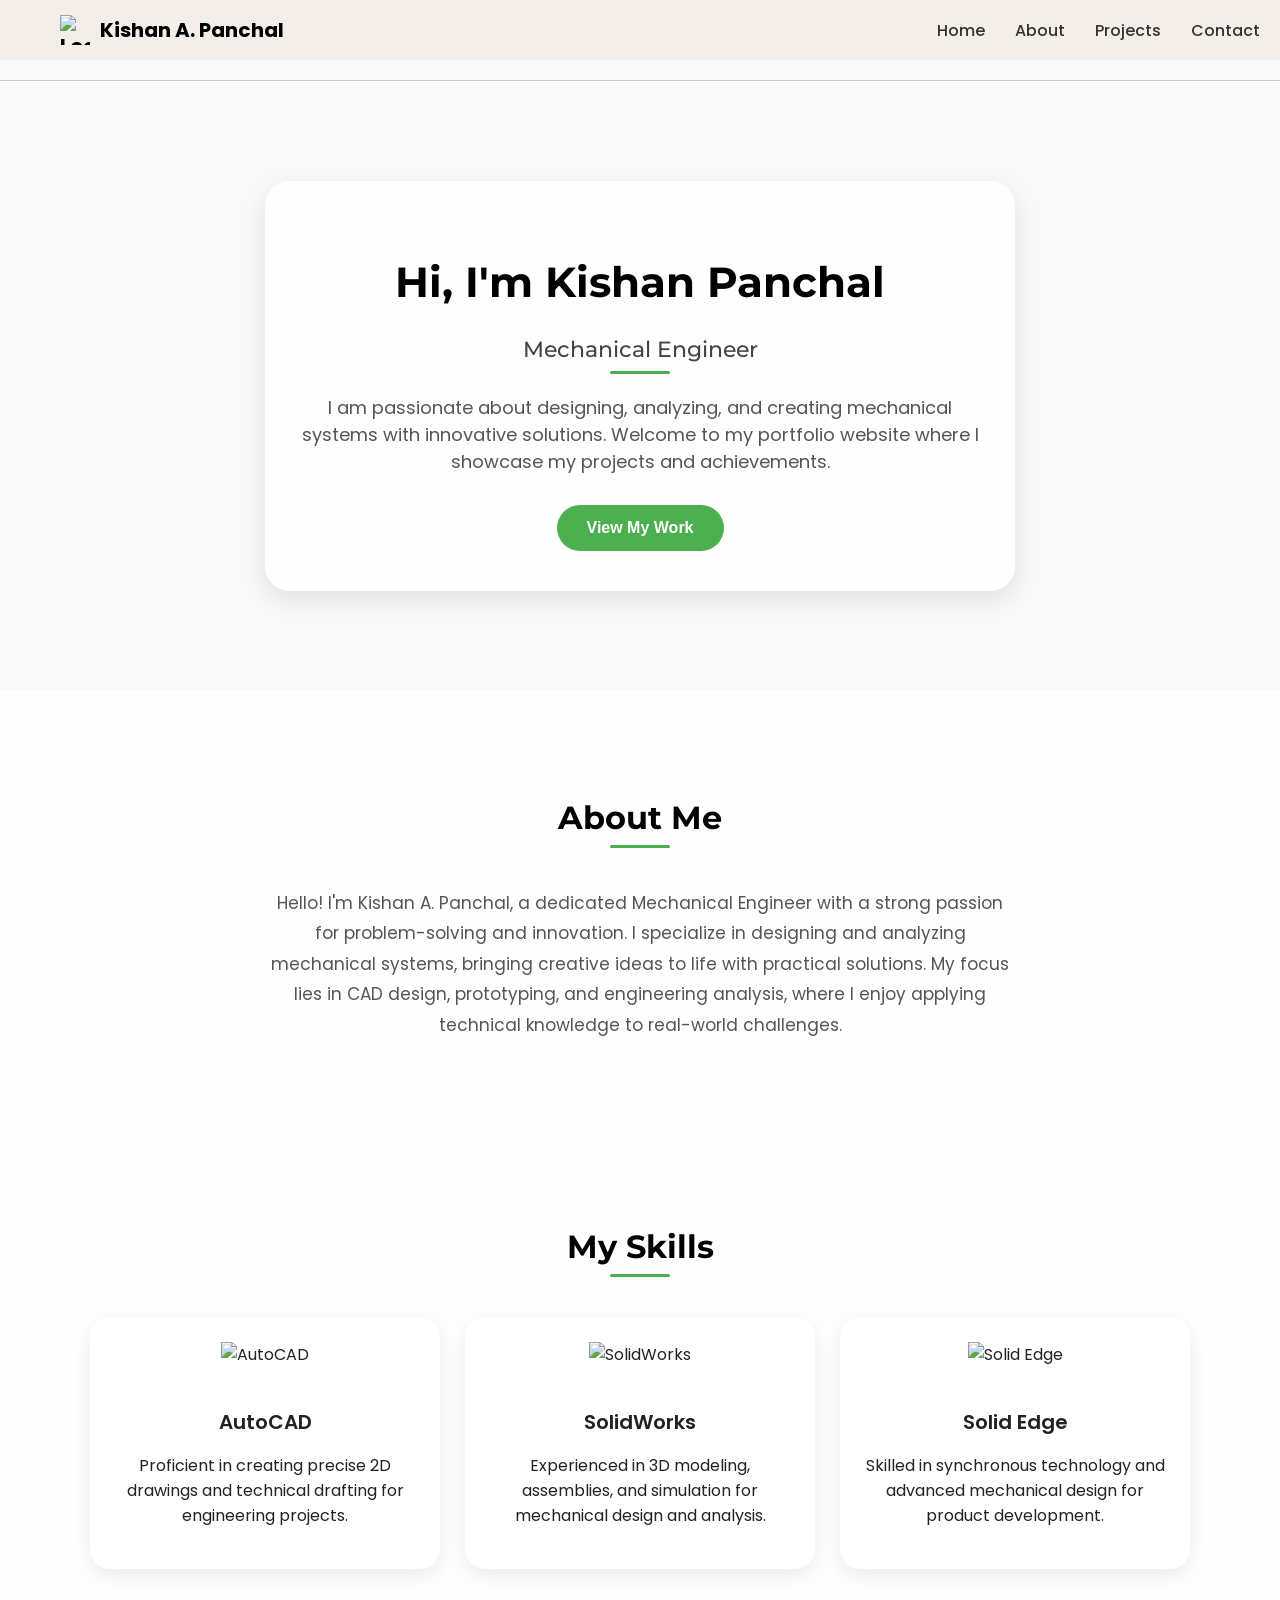
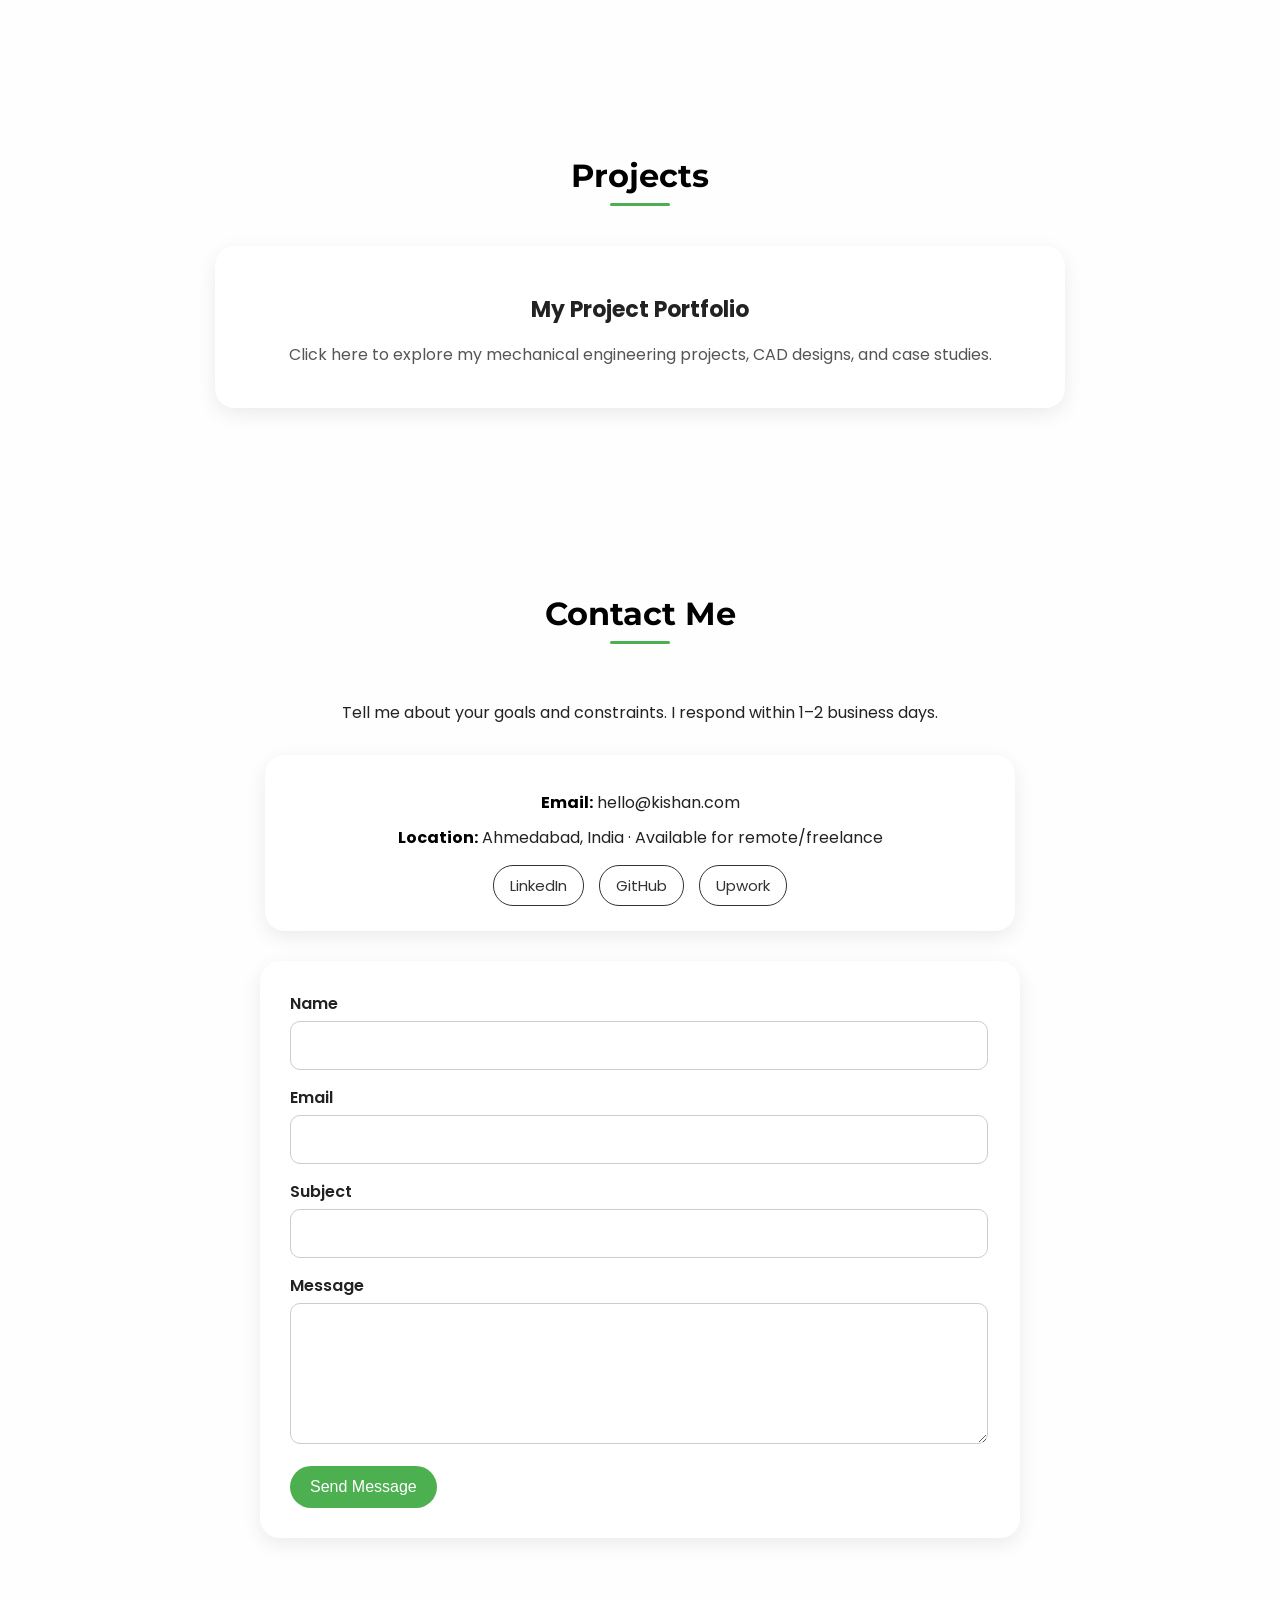
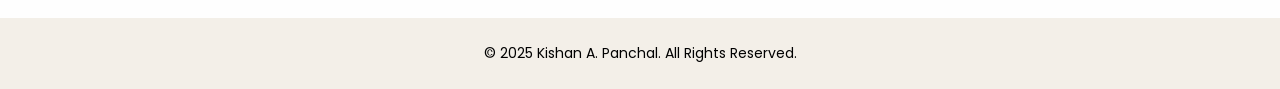
==== index.html @ ca439313 "moved index.html to root for github pages" ====
<!DOCTYPE html>
<html lang="en">
<head>
  <meta charset="UTF-8">
  <meta name="viewport" content="width=device-width, initial-scale=1.0">
  <title>Kishan A. Panchal - Portfolio</title>
  <!-- Google Fonts -->
  <link href="https://fonts.googleapis.com/css2?family=Poppins:wght@300;400;600;700&family=Montserrat:wght@700&display=swap" rel="stylesheet">
  <style>
    body {
      margin: 0;
      font-family: 'Poppins', sans-serif;
      background: url('ME');
      background-color: #f9f9f9;
      background-attachment: fixed;
      background-size: cover;
      color: #222;
    }

    /* Header */
    header {
      position: fixed;
      top: 0;
      left: 0;
      width: 100%;
      padding: 15px 20px;
      background: #f3efe8;
      -webkit-backdrop-filter: blur(6px);
      backdrop-filter: blur(6px);
      z-index: 1000;
    }

    .header-container {
      max-width: 1200px;
      margin: 0 auto;
      display: flex;
      justify-content: space-between;
      align-items: center;
    }

    .logo {
      display: flex;
      align-items: center;
      gap: 10px;
      font-weight: 700;
      font-size: 20px;
      color: #000;
    }

    .logo img {
      width: 30px;
      height: 30px;
    }

    nav ul {
      list-style: none;
      display: flex;
      gap: 30px;
      margin: 0;
      padding: 0;
    }

    nav ul li a {
      text-decoration: none;
      font-weight: 500;
      color: #333;
      transition: color 0.3s;
    }

    nav ul li:last-child a:hover {
      color: #E63946;
    }

    /* Hamburger Menu Button */
    .menu-toggle {
      display: none;
      flex-direction: column;
      cursor: pointer;
      gap: 5px;
    }

    .menu-toggle span {
      width: 25px;
      height: 3px;
      background: #333;
      border-radius: 2px;
    }

    /* Divider line */
    .divider {
      margin-top: 80px;
      border-bottom: 1px solid #ccc;
    }

    /* Hero Section */
    .hero {
      display: flex;
      justify-content: center;
      align-items: center;
      padding: 100px 20px;
    }

    .hero-card {
      background: rgba(255, 255, 255, 0.9);
      border-radius: 25px;
      padding: 40px 25px;
      text-align: center;
      max-width: 700px;
      box-shadow: 0 8px 25px rgba(0, 0, 0, 0.1);
    }

    .hero-card h1 {
      font-family: 'Montserrat', sans-serif;
      font-size: 42px;
      font-weight: 700;
      color: #000;
      margin-bottom: 10px;
    }

    .hero-card h2 {
      font-size: 22px;
      font-weight: 500;
      color: #444;
      margin-bottom: 20px;
    }

    .hero-card p {
      font-size: 18px;
      color: #555;
      margin: 0 auto 30px;
    }

    .hero-card button {
      padding: 14px 30px;
      font-size: 16px;
      font-weight: 600;
      border: none;
      border-radius: 40px;
      background: #4CAF50;
      color: white;
      cursor: pointer;
      transition: all 0.3s ease;
    }

    .hero-card button:hover {
      background: #388E3C;
      transform: scale(1.05);
    }

    /* Section Title */
    section h2 {
      font-family: 'Montserrat', sans-serif;
      font-size: 32px;
      margin-bottom: 40px;
      color: #000;
      position: relative;
      display: inline-block;
    }

    section h2::after {
      content: '';
      display: block;
      width: 60px;
      height: 3px;
      background: #4CAF50;
      margin: 8px auto 0;
      border-radius: 2px;
    }

    /* About Section */
    .about {
      padding: 80px 20px;
      background: #ffffffd9;
      text-align: center;
    }

    .about p {
      font-size: 17px;
      color: #555;
      line-height: 1.8;
      max-width: 750px;
      margin: 0 auto;
    }

    /* Skills Section */
    .skills {
      padding: 80px 20px;
      background: #fefefe;
      text-align: center;
    }

    .skills-grid {
      display: grid;
      grid-template-columns: repeat(3, 1fr);
      gap: 25px;
      max-width: 1100px;
      margin: 0 auto;
    }

    .skill-card {
      background: #fff;
      border-radius: 20px;
      padding: 25px;
      box-shadow: 0 6px 20px rgba(0,0,0,0.08);
      transition: transform 0.3s;
    }

    .skill-card:hover {
      transform: translateY(-8px);
    }

    .skill-card img {
      width: 80px;
      height: 80px;
      margin-bottom: 20px;
    }

    .skill-card h3 {
      font-size: 20px;
      font-weight: 600;
      margin-bottom: 10px;
    }

    /* Projects Section */
    .projects {
      padding: 80px 20px;
      background: #ffffffd9;
      text-align: center;
    }

    .project-card {
      background: #fff;
      border-radius: 20px;
      padding: 25px;
      box-shadow: 0 6px 20px rgba(0,0,0,0.08);
      max-width: 800px;
      margin: 0 auto;
      transition: transform 0.3s;
      cursor: pointer;
    }

    .project-card:hover {
      transform: translateY(-8px);
    }

    .project-card h3 {
      font-size: 22px;
      margin-bottom: 10px;
    }

    .project-card p {
      font-size: 16px;
      color: #555;
    }

    /* Contact Section */
    .contact {
      padding: 80px 20px;
      background: #fefefe;
      text-align: center;
    }

    .contact-box {
      background: #fff;
      border-radius: 20px;
      padding: 25px;
      max-width: 700px;
      margin: 30px auto 30px;
      box-shadow: 0 6px 20px rgba(0,0,0,0.08);
    }

    .contact-box p {
      font-size: 16px;
      margin: 10px 0;
    }

    .contact-box strong {
      color: #000;
    }

    .social-links {
      margin-top: 15px;
      display: flex;
      justify-content: center;
      gap: 15px;
      flex-wrap: wrap;
    }

    .social-links a {
      padding: 8px 16px;
      border: 1px solid #333;
      border-radius: 20px;
      text-decoration: none;
      color: #333;
      font-size: 15px;
      transition: all 0.3s;
    }

    .social-links a:hover {
      background: #4CAF50;
      color: white;
      border-color: #4CAF50;
    }

    /* Contact Form */
    .contact-form {
      background: #fff;
      border-radius: 20px;
      padding: 30px;
      max-width: 700px;
      margin: 0 auto;
      box-shadow: 0 6px 20px rgba(0,0,0,0.08);
      text-align: left;
    }

    .contact-form label {
      font-weight: 600;
      margin-bottom: 5px;
      display: block;
    }

    .contact-form input,
    .contact-form textarea {
      width: 96%;
      padding: 12px;
      margin-bottom: 15px;
      border: 1px solid #ccc;
      border-radius: 10px;
      font-size: 15px;
      font-family: 'Poppins', sans-serif;
    }

    .contact-form button {
      background: #4CAF50;
      color: #fff;
      padding: 12px 20px;
      border: none;
      border-radius: 25px;
      font-size: 16px;
      cursor: pointer;
      transition: 0.3s;
    }

    .contact-form button:hover {
      background: #388E3C;
    }

    /* Footer */
    footer {
      background: #f3efe8;
      color: #000000;
      padding: 20px 15px;
      text-align: center;
    }

    footer p {
      margin: 5px 0;
      font-size: 14px;
    }

    /* ----------- Responsive ----------- */
    @media (max-width: 768px) {
      nav ul {
        position: absolute;
        top: 65px;
        right: 20px;
        flex-direction: column;
        background: rgba(255, 255, 255, 0.95);
        width: 200px;
        padding: 15px;
        border-radius: 10px;
        display: none;
      }

      nav ul.show {
        display: flex;
      }

      .menu-toggle {
        display: flex;
      }

      .skills-grid {
        grid-template-columns: 1fr;
      }
    }
  </style>
</head>
<body>

  <!-- Header -->
  <header>
    <div class="header-container">
      <div class="logo">
        <img src="https://cdn-icons-png.flaticon.com/512/3135/3135715.png" alt="Logo">
        Kishan A. Panchal
      </div>

      <!-- Hamburger Menu for Mobile -->
      <div class="menu-toggle" onclick="toggleMenu()">
        <span></span>
        <span></span>
        <span></span>
      </div>

      <nav>
        <ul id="menu">
          <li><a href="#">Home</a></li>
          <li><a href="#about">About</a></li>
          <li><a href="#projects">Projects</a></li>
          <li><a href="#contact">Contact</a></li>
        </ul>
      </nav>
    </div>
  </header>

  <!-- Divider line -->
  <div class="divider"></div>

  <!-- Hero Section -->
  <section class="hero">
    <div class="hero-card">
      <h1>Hi, I'm Kishan Panchal</h1>
      <h2>Mechanical Engineer</h2>
      <p>
        I am passionate about designing, analyzing, and creating mechanical systems with innovative solutions. 
        Welcome to my portfolio website where I showcase my projects and achievements.
      </p>
      <button onclick="scrollToWork()">View My Work</button>
    </div>
  </section>

  <!-- About Me Section -->
  <section id="about" class="about">
    <h2>About Me</h2>
    <p>
      Hello! I'm Kishan A. Panchal, a dedicated Mechanical Engineer with a strong passion for problem-solving and innovation. 
      I specialize in designing and analyzing mechanical systems, bringing creative ideas to life with practical solutions. 
      My focus lies in CAD design, prototyping, and engineering analysis, where I enjoy applying technical knowledge to 
      real-world challenges.
    </p>
  </section>

  <!-- Skills Section -->
  <section class="skills">
    <h2>My Skills</h2>
    <div class="skills-grid">
      <div class="skill-card">
        <img src="https://img.icons8.com/color/96/000000/autocad.png" alt="AutoCAD">
        <h3>AutoCAD</h3>
        <p>Proficient in creating precise 2D drawings and technical drafting for engineering projects.</p>
      </div>
      <div class="skill-card">
        <img src="https://img.icons8.com/color/96/000000/solidworks.png" alt="SolidWorks">
        <h3>SolidWorks</h3>
        <p>Experienced in 3D modeling, assemblies, and simulation for mechanical design and analysis.</p>
      </div>
      <div class="skill-card">
        <img src="https://img.icons8.com/color/96/000000/gear.png" alt="Solid Edge">
        <h3>Solid Edge</h3>
        <p>Skilled in synchronous technology and advanced mechanical design for product development.</p>
      </div>
    </div>
  </section>

  <!-- Projects Section -->
  <section id="projects" class="projects">
    <h2>Projects</h2>
    <div class="project-card" onclick="window.location.href='project.html'">
      <h3>My Project Portfolio</h3>
      <p>Click here to explore my mechanical engineering projects, CAD designs, and case studies.</p>
    </div>
  </section>

  <!-- Contact Section -->
  <section id="contact" class="contact">
    <h2>Contact Me</h2>
    <p>Tell me about your goals and constraints. I respond within 1–2 business days.</p>
    
    <div class="contact-box">
      <p><strong>Email:</strong> hello@kishan.com</p>
      <p><strong>Location:</strong> Ahmedabad, India · Available for remote/freelance</p>
      
      <div class="social-links">
        <a href="#">LinkedIn</a>
        <a href="#">GitHub</a>
        <a href="#">Upwork</a>
      </div>
    </div>

    <!-- Contact Form -->
    <div class="contact-form">
      <form action="#" method="post">
        <label for="name">Name</label>
        <input type="text" id="name" name="name" required>

        <label for="email">Email</label>
        <input type="email" id="email" name="email" required>

        <label for="subject">Subject</label>
        <input type="text" id="subject" name="subject" required>

        <label for="message">Message</label>
        <textarea id="message" name="message" rows="5" required></textarea>

        <button type="submit">Send Message</button>
      </form>
    </div>
  </section>

  <!-- Footer -->
  <footer>
    <p>&copy; 2025 Kishan A. Panchal. All Rights Reserved.</p>
  </footer>

  <script>
    function scrollToWork() {
      document.getElementById("projects").scrollIntoView({ behavior: "smooth" });
    }

    function toggleMenu() {
      document.getElementById("menu").classList.toggle("show");
    }
  </script>

</body>
</html>
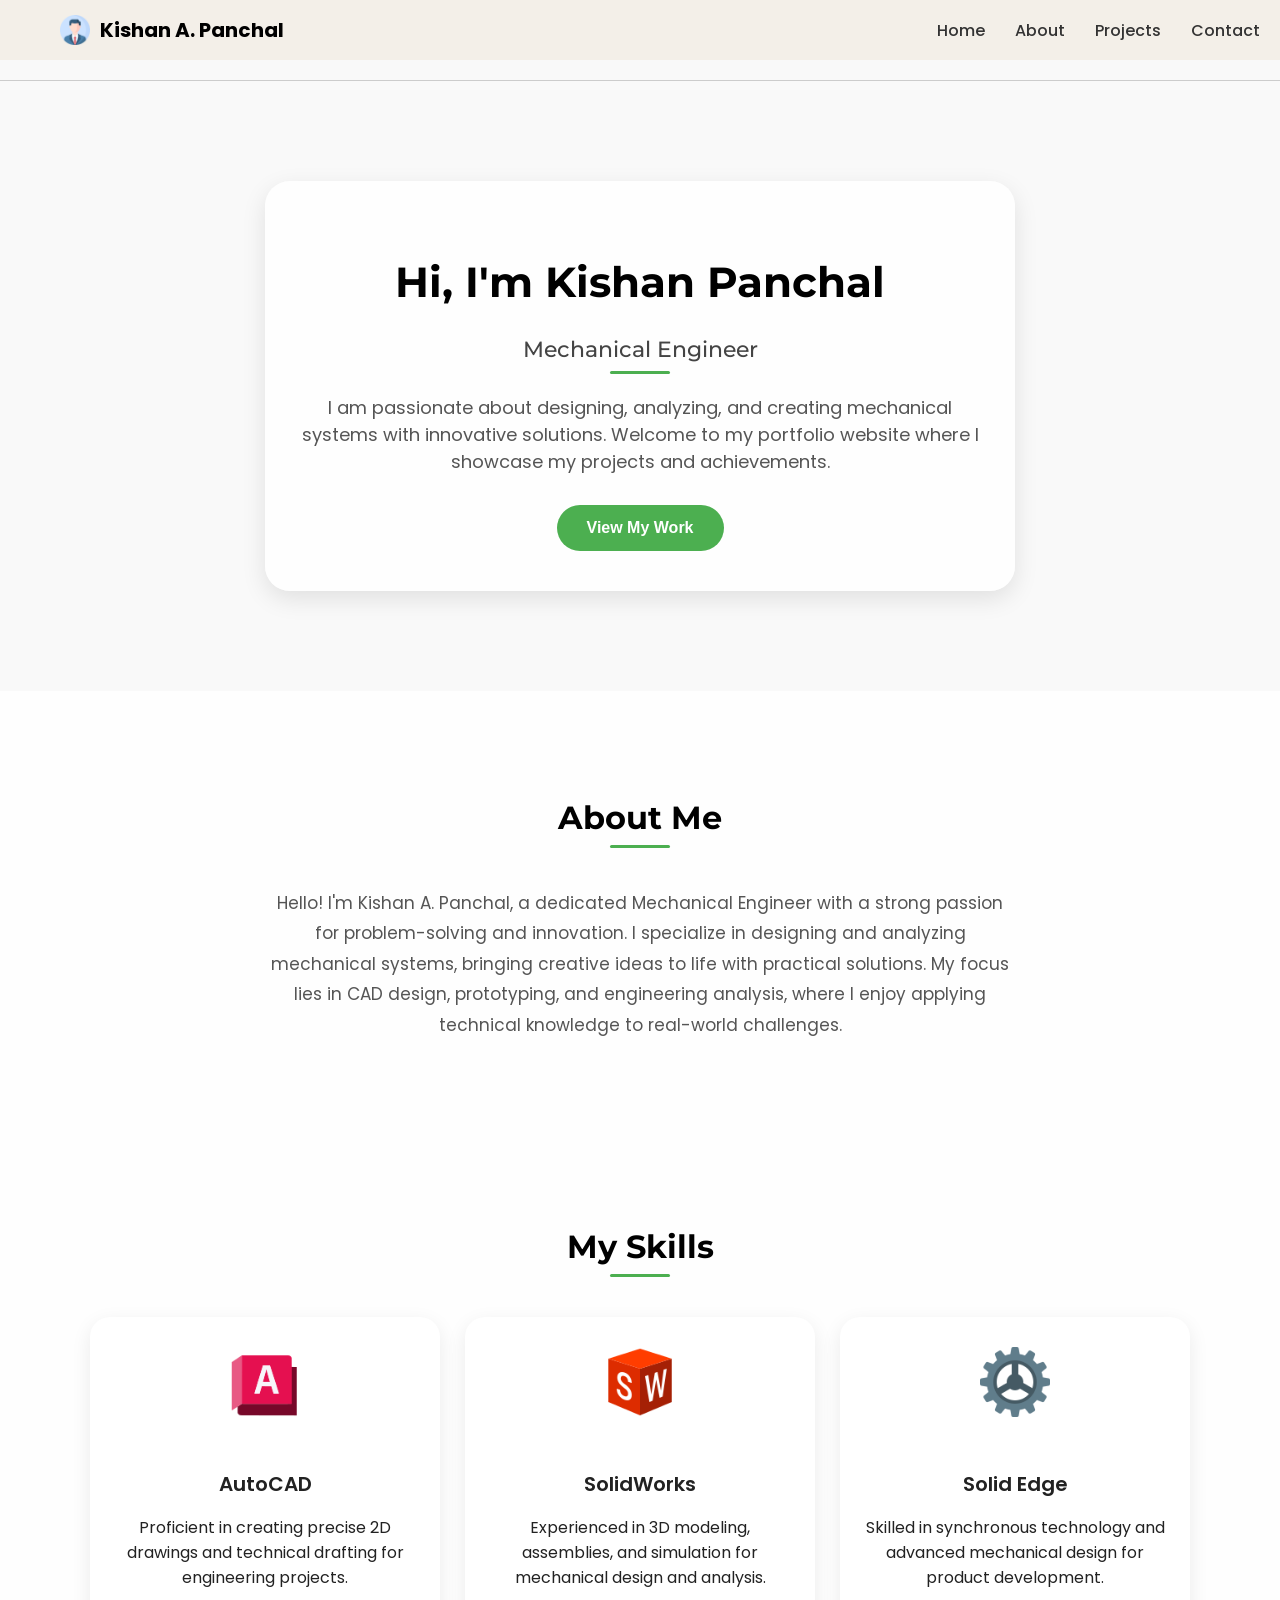
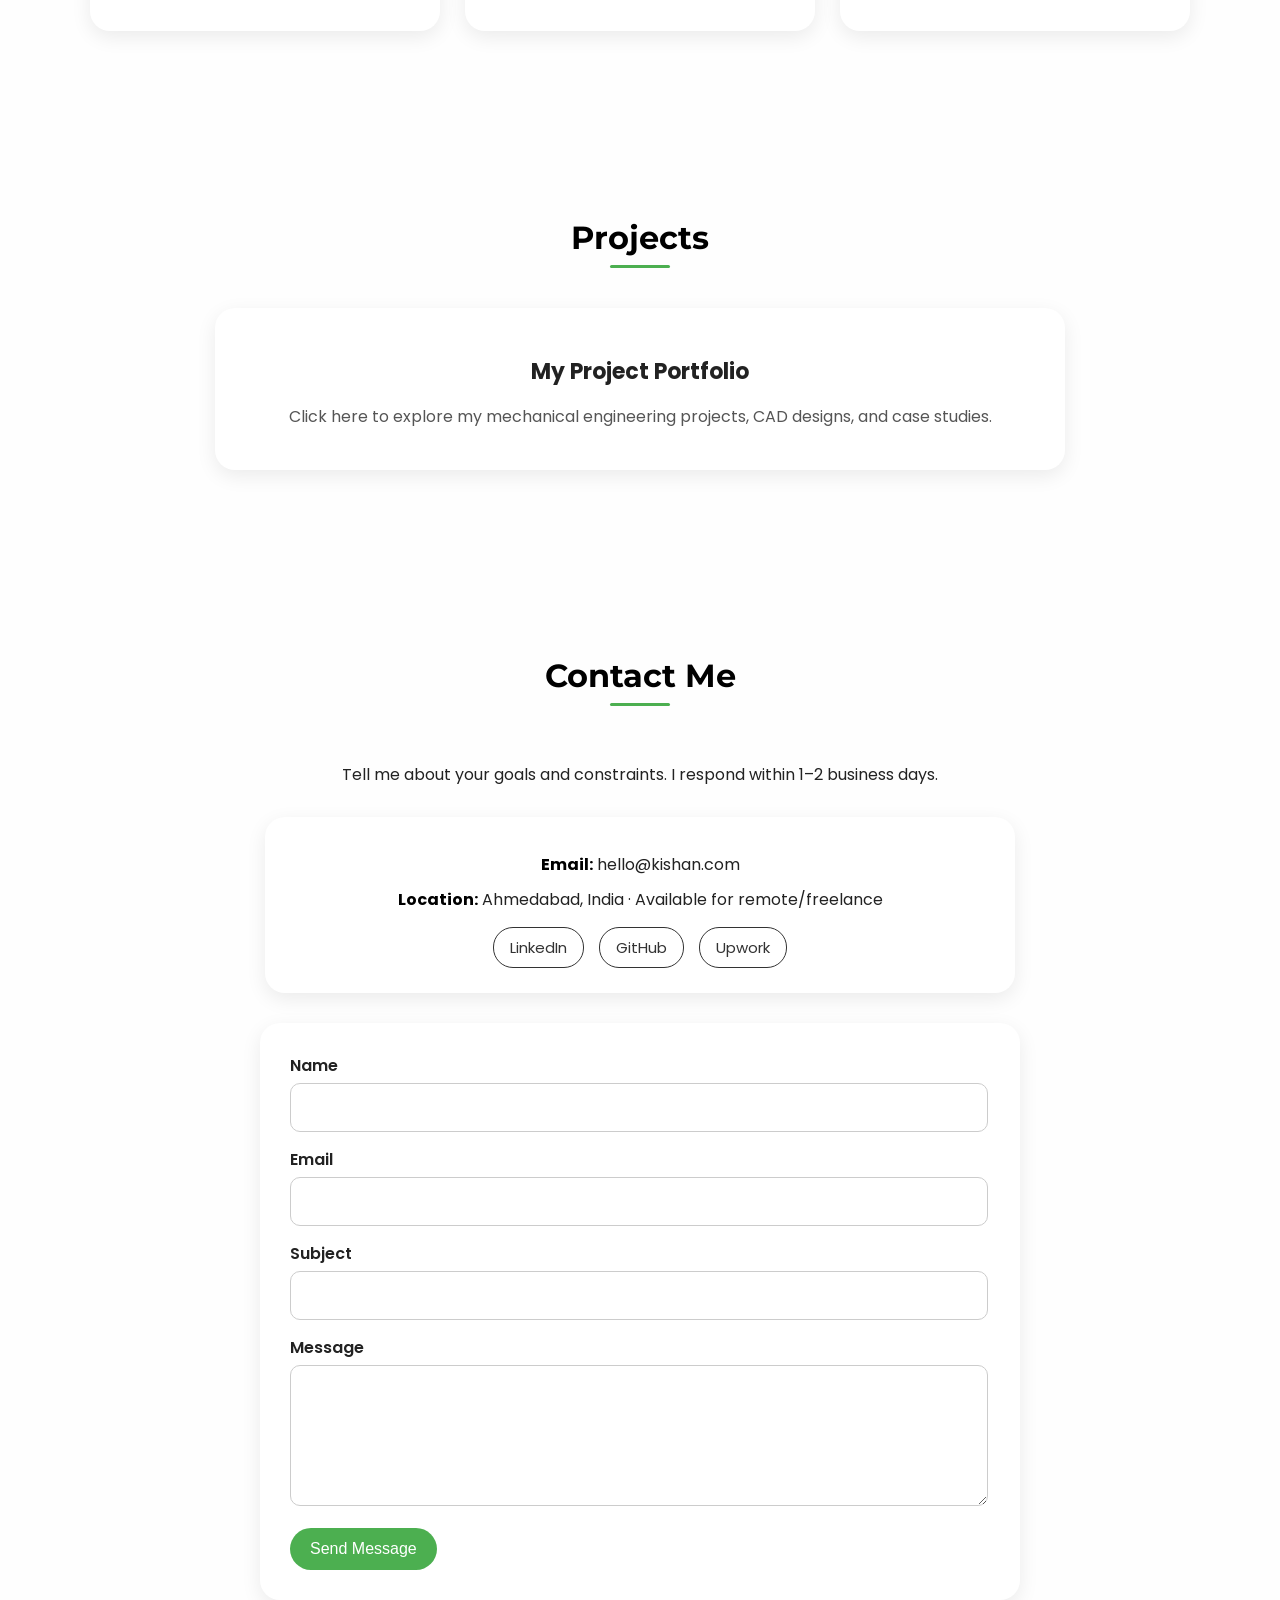
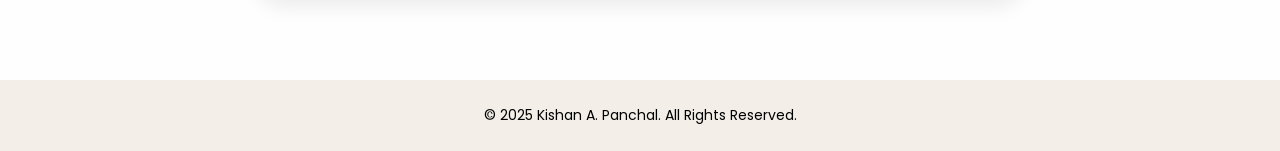
==== commit 117136e4: "added fonts" ====
--- a/index.html
+++ b/index.html
@@ -392,7 +392,7 @@
   <header>
     <div class="header-container">
       <div class="logo">
-        <img src="https://cdn-icons-png.flaticon.com/512/3135/3135715.png" alt="Logo">
+        <img src="images/icon.png" alt="Logo">
         Kishan A. Panchal
       </div>
 
@@ -446,17 +446,17 @@
     <h2>My Skills</h2>
     <div class="skills-grid">
       <div class="skill-card">
-        <img src="https://img.icons8.com/color/96/000000/autocad.png" alt="AutoCAD">
+        <img src="images/autocad.png" alt="AutoCAD">
         <h3>AutoCAD</h3>
         <p>Proficient in creating precise 2D drawings and technical drafting for engineering projects.</p>
       </div>
       <div class="skill-card">
-        <img src="https://img.icons8.com/color/96/000000/solidworks.png" alt="SolidWorks">
+        <img src="images/solidworks.png" alt="SolidWorks">
         <h3>SolidWorks</h3>
         <p>Experienced in 3D modeling, assemblies, and simulation for mechanical design and analysis.</p>
       </div>
       <div class="skill-card">
-        <img src="https://img.icons8.com/color/96/000000/gear.png" alt="Solid Edge">
+        <img src="images/gear.png" alt="Solid Edge">
         <h3>Solid Edge</h3>
         <p>Skilled in synchronous technology and advanced mechanical design for product development.</p>
       </div>
